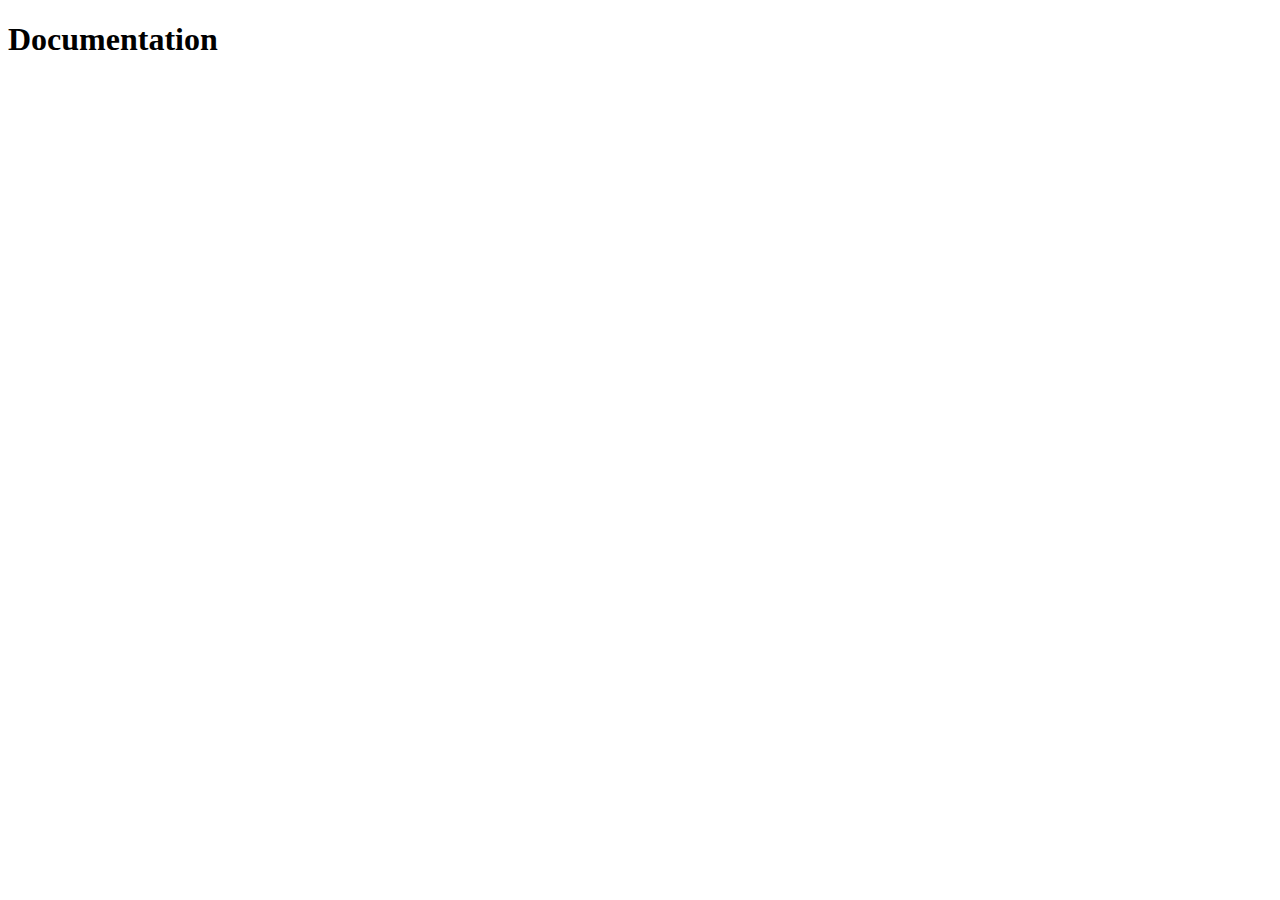
==== documentation.html @ 4f551bfe "first commit" ====
<!DOCTYPE html>
<html lang="fr">

    <head>
        <meta charset="UTF-8">
        <meta http-equiv="X-UA-Compatible" content="IE=edge">
        <meta name="viewport" content="width=device-width, initial-scale=1.0">
        <title>Documentation</title>
    </head>

    <body>
        <h1>Documentation</h1>
    </body>

</html>
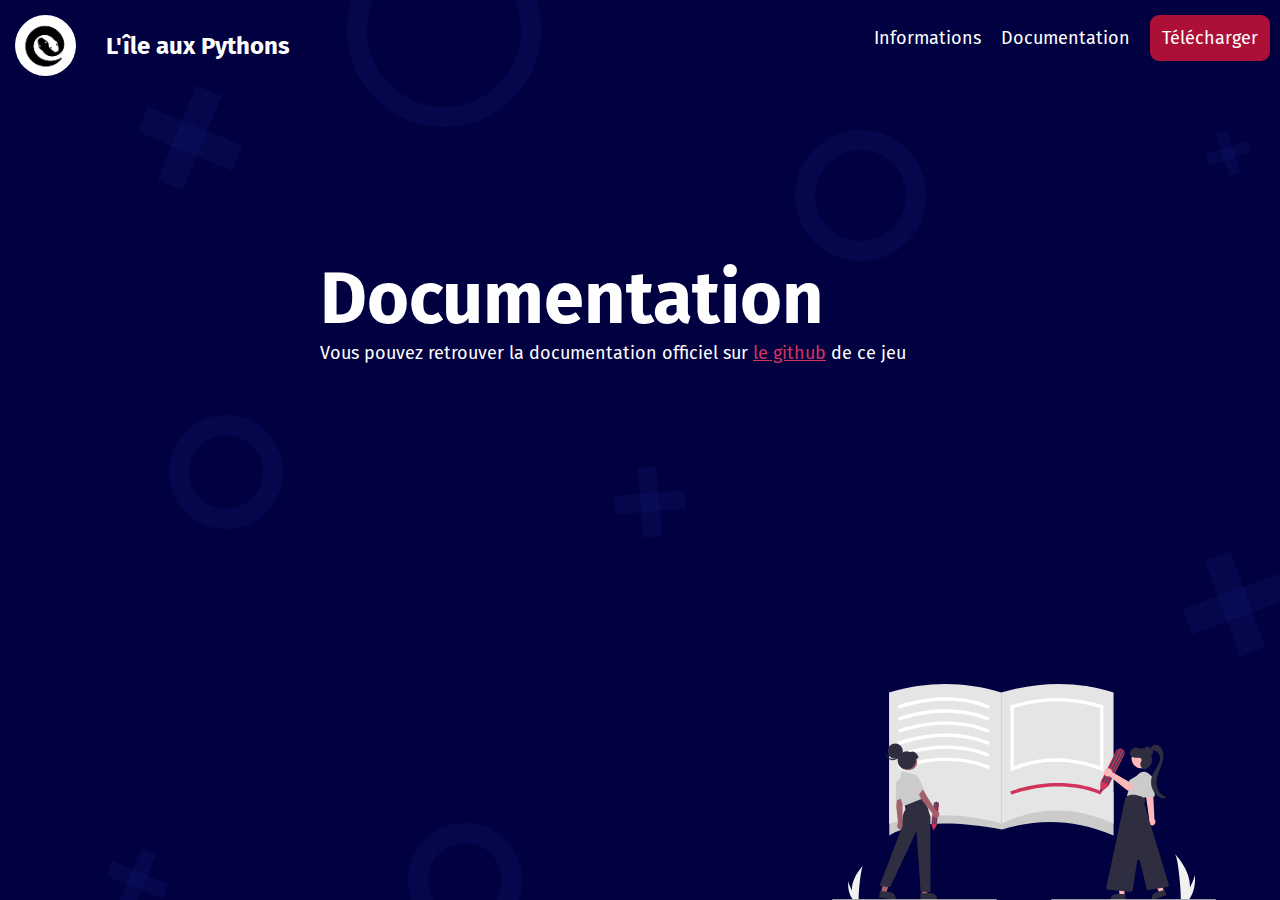
==== commit 9f64f937: "finished all the pages" ====
--- a/documentation.html
+++ b/documentation.html
@@ -5,11 +5,31 @@
         <meta charset="UTF-8">
         <meta http-equiv="X-UA-Compatible" content="IE=edge">
         <meta name="viewport" content="width=device-width, initial-scale=1.0">
+        <link rel="shortcut icon" href="ressources/snake_logo.ico" type="image/x-icon">
+        <link rel="stylesheet" href="./scss/documentation.css">
         <title>Documentation</title>
     </head>
 
     <body>
-        <h1>Documentation</h1>
+        <nav>
+            <div class="main-headings">
+                <img src="ressources/snake_logo.jpg" alt="logo">
+                <a href="index.html">L'île aux Pythons</a>
+            </div>
+            <div class="links">
+                <a href="informations.html">Informations</a>
+                <a href="documentation.html">Documentation</a>
+                <a href="download.html" class="red-button">Télécharger</a>
+            </div>
+        </nav>
+
+        <main>
+            <h1>Documentation</h1>
+            <p>Vous pouvez retrouver la documentation officiel sur <a
+                    href="https://github.com/Redshark61/Python-Island">le github</a> de ce jeu</p>
+        </main>
+        <img src="./ressources/undraw_Notebook_re_id0r.svg" alt="documentation">
+
     </body>
 
 </html>--- a/scss/documentation.css
+++ b/scss/documentation.css
@@ -0,0 +1,123 @@
+@import url("https://fonts.googleapis.com/css2?family=Fira+Sans:wght@400;500;600;700;800;900&display=swap");
+* {
+  margin: 0;
+  padding: 0;
+  -webkit-box-sizing: border-box;
+          box-sizing: border-box;
+  font-family: "Fira Sans", Arial, Helvetica, sans-serif;
+}
+
+body {
+  background-image: url("../ressources/background.png");
+}
+
+main {
+  margin-left: 25vw;
+}
+
+nav {
+  display: -webkit-box;
+  display: -ms-flexbox;
+  display: flex;
+  -webkit-box-orient: horizontal;
+  -webkit-box-direction: normal;
+      -ms-flex-direction: row;
+          flex-direction: row;
+  -webkit-box-pack: justify;
+      -ms-flex-pack: justify;
+          justify-content: space-between;
+  -webkit-box-align: center;
+      -ms-flex-align: center;
+          align-items: center;
+}
+
+nav .main-headings {
+  display: -webkit-box;
+  display: -ms-flexbox;
+  display: flex;
+  -webkit-box-orient: horizontal;
+  -webkit-box-direction: normal;
+      -ms-flex-direction: row;
+          flex-direction: row;
+  -webkit-box-align: center;
+      -ms-flex-align: center;
+          align-items: center;
+  margin: 15px 0 0 15px;
+}
+
+nav .main-headings > [alt="logo"] {
+  margin-right: 30px;
+  border-radius: 50%;
+  width: 61px;
+  height: 61 px;
+}
+
+nav .main-headings > a {
+  color: #fff;
+  text-decoration: none;
+  font-size: 24px;
+  color: #fff;
+  font-weight: 700;
+}
+
+nav .links {
+  display: -webkit-box;
+  display: -ms-flexbox;
+  display: flex;
+  -webkit-box-orient: horizontal;
+  -webkit-box-direction: normal;
+      -ms-flex-direction: row;
+          flex-direction: row;
+  -webkit-box-pack: justify;
+      -ms-flex-pack: justify;
+          justify-content: space-between;
+  -webkit-box-align: center;
+      -ms-flex-align: center;
+          align-items: center;
+}
+
+nav .links a {
+  margin: 0 10px;
+  color: #fff;
+  text-decoration: none;
+  font-size: 18px;
+  font-weight: 400;
+}
+
+nav .links a.red-button {
+  background-color: #ad1037;
+  border-radius: 9px;
+  padding: 0.75rem;
+}
+
+main {
+  margin-top: 20vh;
+}
+
+main h1 {
+  font-weight: 700;
+  font-size: 72px;
+  color: #fff;
+}
+
+main p {
+  font-size: 18px;
+  font-weight: 400;
+  color: #fff;
+}
+
+main p a {
+  color: #d1345b;
+}
+
+main p a:visited {
+  color: #a31337;
+}
+
+[alt="documentation"] {
+  position: absolute;
+  bottom: 0;
+  right: 5vw;
+  width: 30%;
+}
+/*# sourceMappingURL=documentation.css.map */